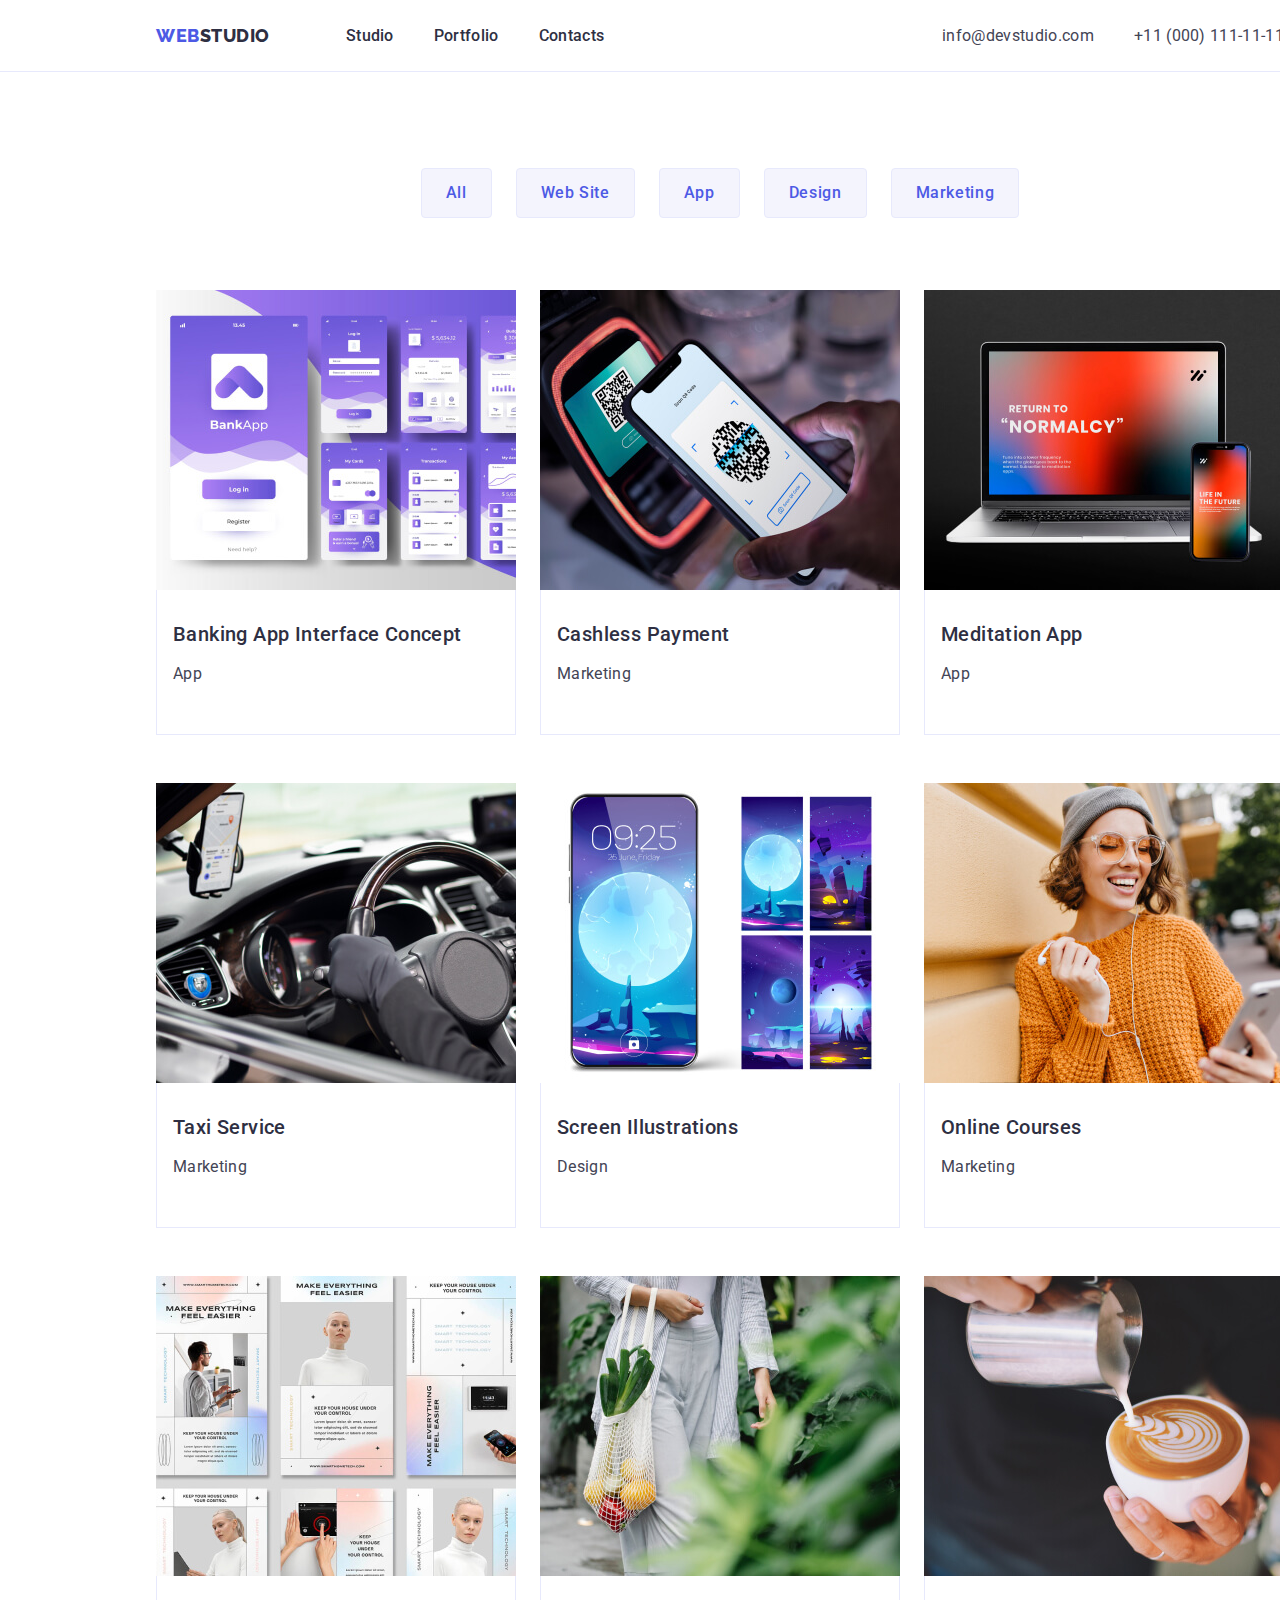
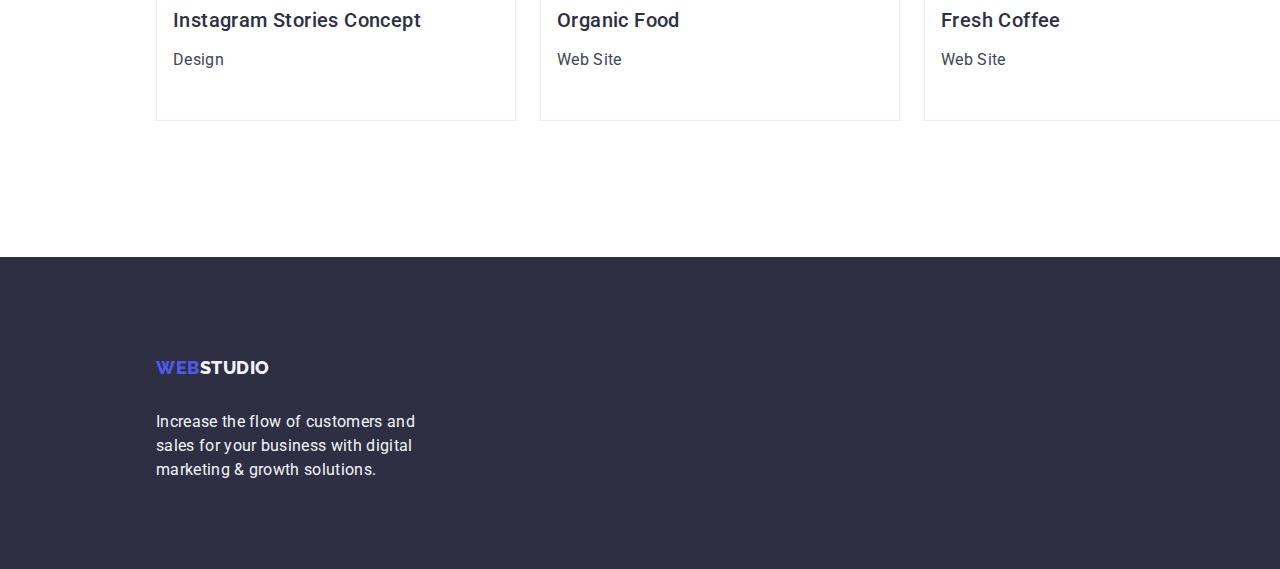
==== portfolio.html @ ff65472d "Initial commit" ====
<!DOCTYPE html>
<html lang="en">
  <head>
    <meta charset="UTF-8" />
    <meta http-equiv="X-UA-Compatible" content="IE=edge" />
    <meta
      name="viewport"
      content="width=device-width, initial-scale=1.0"
    />
    <title>WEBSTUDIO</title>
    <link
      rel="preconnect"
      href="https://fonts.googleapis.com"
    />
    <link
      rel="preconnect"
      href="https://fonts.gstatic.com"
      crossorigin
    />
    <link
      href="https://fonts.googleapis.com/css2?family=Montserrat:wght@400;700&family=Raleway:wght@800&family=Roboto:wght@400;500;700;900&display=swap"
      rel="stylesheet"
    />
    <link
      href="https://cdn.jsdelivr.net/npm/modern-normalize@2.0.0/modern-normalize.min.css"
      rel="stylesheet"
    />
    <link rel="stylesheet" href="./css/styles.css" />
  </head>
  <body>
    <!-- Header -->
    <header class="main-header">
      <div class="container page-header-container">
        <!-- Menu Nav -->
        <nav class="page-nav">
          <!-- Logo -->
          <a class="logo link" href="./index.html"
            >Web<span class="logo-color-studio-header"
              >Studio</span
            ></a
          >
          <ul class="list page-nav-list">
            <!-- Studio -->
            <li class="menu-item">
              <a class="menu-link link" href="./index.html"
                >Studio</a
              >
            </li>
            <!-- Portfolio -->
            <li class="menu-item">
              <a
                class="menu-link link"
                href="./portfolio.html"
                >Portfolio</a
              >
            </li>
            <!-- Contacts -->
            <li class="menu-item">
              <a class="menu-link link" href="">Contacts</a>
            </li>
          </ul>
        </nav>
        <address class="address">
          <!-- <div class="address-container"> -->
          <ul class="list page-address-list">
            <li class="menu-item">
              <!-- Mail -->
              <a
                class="contact link"
                href="mailto:info@devstudio.com"
                >info@devstudio.com</a
              >
            </li>
            <li class="menu-item">
              <!-- Phone -->
              <a
                class="contact link"
                href="tel:+110001111111"
                >+11 (000) 111-11-11</a
              >
            </li>
          </ul>
          <!-- </div> -->
        </address>
      </div>
    </header>

    <!-- Main -->
    <main class="portfolio-main">
      <section class="portfolio-section">
        <div class="container">
          <!-- Button Filter -->
          <!-- <div class="poftfolio-button-container"> -->
          <h1 class="visually-hidden">Portfolio Main</h1>
          <ul class="list portfolio-button-list">
            <li>
              <button
                type="button"
                class="portfolio-button"
              >
                All
              </button>
            </li>
            <li>
              <button
                type="button"
                class="portfolio-button"
              >
                Web Site
              </button>
            </li>
            <li>
              <button
                type="button"
                class="portfolio-button"
              >
                App
              </button>
            </li>
            <li>
              <button
                type="button"
                class="portfolio-button"
              >
                Design
              </button>
            </li>
            <li>
              <button
                type="button"
                class="portfolio-button"
              >
                Marketing
              </button>
            </li>
          </ul>
          <!-- </div> -->

          <!-- Portfolio Content -->
          <ul class="list portfolio-cards-list">
            <li class="portfolio-card-style">
              <a href="" class="link">
                <img
                  class="portfolio-card-img-style"
                  src="./images/portfolio/row_1/1-1.jpg"
                  alt="banking app"
                  width="360"
                  height="300"
                />
                <div class="portfolio-card-sign-style">
                  <h2 class="header-three">
                    Banking App Interface Concept
                  </h2>
                  <p class="section-row-text">App</p>
                </div>
              </a>
            </li>
            <li class="portfolio-card-style">
              <a href="" class="link">
                <img
                  class="portfolio-card-img-style"
                  src="./images/portfolio/row_1/1-2.jpg"
                  alt="cashless payment"
                  width="360"
                  height="300"
                />
                <div class="portfolio-card-sign-style">
                  <h2 class="header-three">
                    Cashless Payment
                  </h2>
                  <p class="section-row-text">Marketing</p>
                </div>
              </a>
            </li>
            <li class="portfolio-card-style">
              <a href="" class="link">
                <img
                  class="portfolio-card-img-style"
                  src="./images/portfolio/row_1/1-3.jpg"
                  alt="meditation app"
                  width="360"
                  height="300"
                />
                <div class="portfolio-card-sign-style">
                  <h2 class="header-three">
                    Meditation App
                  </h2>
                  <p class="section-row-text">App</p>
                </div>
              </a>
            </li>
            <li class="portfolio-card-style">
              <a href="" class="link">
                <img
                  class="portfolio-card-img-style"
                  src="./images/portfolio/row_2/2-1.jpg"
                  alt="taxi service"
                  width="360"
                  height="300"
                />
                <div class="portfolio-card-sign-style">
                  <h2 class="header-three">Taxi Service</h2>
                  <p class="section-row-text">Marketing</p>
                </div>
              </a>
            </li>
            <li class="portfolio-card-style">
              <a href="" class="link">
                <img
                  class="portfolio-card-img-style"
                  src="./images/portfolio/row_2/2-2.jpg"
                  alt="screen illustrations"
                  width="360"
                  height="300"
                />
                <div class="portfolio-card-sign-style">
                  <h2 class="header-three">
                    Screen Illustrations
                  </h2>
                  <p class="section-row-text">Design</p>
                </div>
              </a>
            </li>
            <li class="portfolio-card-style">
              <a href="" class="link">
                <img
                  class="portfolio-card-img-style"
                  src="./images/portfolio/row_2/2-3.jpg"
                  alt="online courses"
                  width="360"
                  height="300"
                />
                <div class="portfolio-card-sign-style">
                  <h2 class="header-three">
                    Online Courses
                  </h2>
                  <p class="section-row-text">Marketing</p>
                </div>
              </a>
            </li>
            <li class="portfolio-card-style">
              <a href="" class="link">
                <img
                  class="portfolio-card-img-style"
                  src="./images/portfolio/row_3/3-1.jpg"
                  alt="insta stories"
                  width="360"
                  height="300"
                />
                <div class="portfolio-card-sign-style">
                  <h2 class="header-three">
                    Instagram Stories Concept
                  </h2>
                  <p class="section-row-text">Design</p>
                </div>
              </a>
            </li>
            <li class="portfolio-card-style">
              <a href="" class="link">
                <img
                  class="portfolio-card-img-style"
                  src="./images/portfolio/row_3/3-2.jpg"
                  alt="organic food"
                  width="360"
                  height="300"
                />
                <div class="portfolio-card-sign-style">
                  <h2 class="header-three">Organic Food</h2>
                  <p class="section-row-text">Web Site</p>
                </div>
              </a>
            </li>
            <li class="portfolio-card-style">
              <a href="" class="link">
                <img
                  class="portfolio-card-img-style"
                  src="./images/portfolio/row_3/3-3.jpg"
                  alt="fresh coffee"
                  width="360"
                  height="300"
                />
                <div class="portfolio-card-sign-style">
                  <h2 class="header-three">Fresh Coffee</h2>
                  <p class="section-row-text">Web Site</p>
                </div>
              </a>
            </li>
          </ul>
        </div>
      </section>
    </main>

    <!-- Footer -->
    <footer class="footer">
      <div class="container">
        <!-- Logo -->
        <a class="logo link footer-logo" href="./index.html"
          >Web<span class="logo-color-studio-footer"
            >Studio</span
          >
        </a>
        <p class="text-footer">
          Increase the flow of customers and sales for your
          business with digital marketing & growth
          solutions.
        </p>
      </div>
    </footer>
  </body>
</html>
---- css/styles.css ----
/* Normalize */
img {
  display: block;
}

html {
  box-sizing: border-box;
}

*,
* ::after,
* ::before {
  box-sizing: inherit;
}

h1,
h2,
h3,
h4 {
  margin: 0;
  padding: 0;
}

ul,
ol {
  padding: 0;
}

img {
  display: block;
}

.list {
  list-style: none;
}

.link {
  text-decoration: none;
}

button {
  cursor: pointer;
  font-family: inherit;
}

/* Variables */
:root {
  --accent-color: #4d5ae5;
  --primary-color: #434455;
  --secondary-color: #2e2f42;
  --portfolio-menu-button-active-color: #404bbf;
  --portfolio-menu-button-passive-color: #f4f4fd;
  --portfolio-menu-button-border-color: #e7e9fc;
  --highlight-color: #ffffff;
  --primary-font: "Roboto", sans-serif;
  --secondary-font: "Raleway", sans-serif;
}

/* Components */

body {
  font-family: var(--primary-font);
  font-style: normal;
  font-weight: 400;
  letter-spacing: 0.02em;
  color: var(--primary-color);
  background-color: #ffffff;
  width: 1440px;
}

.section {
  padding-top: 120px;
  padding-bottom: 120px;
}

.container {
  width: 1158px;
  height: fit-content;
  margin-left: auto;
  margin-right: auto;
  padding-left: 15px;
  padding-right: 15px;
}

.visually-hidden {
  position: absolute;
  width: 1px;
  height: 1px;
  margin: -1px;
  border: 0;
  padding: 0;
  white-space: nowrap;
  clip-path: inset(100%);
  clip: rect(0 0 0 0);
  overflow: hidden;
}

.header-two {
  font-weight: 700;
  font-size: 36px;
  line-height: 1.11;
  text-transform: capitalize;
  color: var(--secondary-color);
  letter-spacing: 0.02em;
  text-align: center;
  letter-spacing: 0.02em;
  margin-bottom: 72px;
}

.header-three {
  font-weight: 500;
  font-size: 20px;
  line-height: 1.2;
  color: var(--secondary-color);
  letter-spacing: 0.02em;
  margin-bottom: 8px;
}

.section-row-text {
  font-size: 16px;
  line-height: 1.5;
  color: var(--primary-color);
}

/* ==========PAGE STYLES============ */

/* Header */
.main-header {
  display: flex;
  align-items: center;
  width: 1440px;
  height: 72px;
  background-color: #ffffff;
  border-bottom-width: 1px;
  border-bottom-style: solid;
  border-bottom-color: #e7e9fc;
}

.logo {
  font-family: var(--secondary-font);
  font-weight: 800;
  font-size: 18px;
  line-height: 1.17;
  letter-spacing: 0.03em;
  text-transform: uppercase;
  text-decoration: none;
  color: var(--accent-color);
  margin-right: 76px;
}

.page-header-container {
  display: flex;
  align-items: center;
  justify-content: space-between;
}

.page-nav {
  display: flex;
  align-items: center;
}

.page-address-list {
  display: flex;
  align-items: center;
  gap: 40px;
}

.page-nav-list {
  display: flex;
  align-items: center;
  padding-left: 0;
  gap: 40px;
}

.link:hover,
.link:focus {
  color: var(--portfolio-menu-button-active-color);
}

.logo-color-studio-header {
  color: var(--secondary-color);
}

.menu-link {
  font-weight: 500;
  font-size: 16px;
  line-height: 1.5;
  color: var(--secondary-color);
  padding-top: 24px;
  padding-bottom: 24px;
}

.address {
  font-style: normal;
}

.contact {
  font-size: 16px;
  line-height: 1.5;
  color: var(--primary-color);
}

.contact:hover,
.contact:focus {
  color: var(--portfolio-menu-button-active-color);
}

/* Section  Hero */

.hero-section {
  padding-top: 188px;
  padding-bottom: 188px;
  height: 600px;
  background-color: var(--secondary-color);
}

.hero-wrapper {
  display: block;
  width: 1440px;

  padding-left: 472px;
  padding-right: 472px;
}

.hero-title {
  font-weight: 700;
  font-size: 56px;
  line-height: 1.07;
  color: var(--highlight-color);
  letter-spacing: 0.02em;
  text-align: center;
  margin: 0;
  max-width: 496px;
}

.modal-button {
  background: var(--accent-color);
  font-weight: 500;
  font-size: 16px;
  line-height: 1.5;
  letter-spacing: 0.04em;
  color: var(--highlight-color);
  box-shadow: 0px 4px 4px 0px rgba(0, 0, 0, 0.15);
  border-radius: 4px;
  padding-left: 32px;
  padding-top: 16px;
  padding-right: 32px;
  padding-bottom: 16px;
  margin-top: 48px;
}

/* .hero-button {
  width: fit-content;

} */

.button {
  font-family: "Roboto", sans-serif;
  display: block;
  min-width: 169px;
  height: 56px;
  border: none;
  cursor: pointer;
  margin-left: auto;
  margin-right: auto;
}

.modal-button:hover,
.modal-button:focus {
  /* cursor: pointer; */
  background-color: var(
    --portfolio-menu-button-active-color
  );
}

/* Section 1 FEATURES */

.text-sec-features {
  font-size: 16px;
  line-height: 1.5;
  color: var(--primary-color);
  margin-top: 8px;
  margin-bottom: 0;
}

.features-list {
  display: flex;
  align-items: center;
  justify-content: space-between;
  margin-top: 0;
  margin-bottom: 0;
  gap: 24px;
}

.feature-item {
  display: flex;
  flex-direction: column;
  max-width: 264px;
  height: fit-content;
  /* flex-basis: calc((100% - 3 * 24px) / 4); */
}

/* Section 2 PRODUCTS*/
.product-section {
  padding-top: 0;
}

.products-list {
  display: flex;
  flex-wrap: wrap;
  gap: 24px;
}

.products-item {
  display: block;
}

.products-container {
  margin-top: 120px;
}

/* Section 3 TEAM*/
.team-section {
  background-color: #f4f4fd;
}

.team-list {
  display: flex;
  flex-wrap: wrap;
  flex-direction: row;
  gap: 24px;
}

.team-text {
  font-size: 16px;
  line-height: 1.5;
  color: var(--primary-color);
  text-align: center;
}

.team-card-image {
  overflow: hidden;
  max-width: 264px;
}

.team-card-name {
  text-align: center;
}

.team-card-sign {
  padding-top: 32px;
  padding-bottom: 32px;
  padding-left: 16px;
  padding-right: 16px;
}

.team-card {
  background-color: #ffffff;
  border-radius: 0px 0px 4px 4px;
  box-shadow: 0px 2px 1px 0px rgba(46, 47, 66, 0.08),
    0px 1px 1px 0px rgba(46, 47, 66, 0.16),
    0px 1px 6px 0px rgba(46, 47, 66, 0.08);
  text-align: center;
  flex-basis: calc((100% - 3 * 24px) / 4);
}

/* Footer */

.footer {
  background: var(--secondary-color);
  width: 1440px;
  height: 312px;
  padding-top: 100px;
  padding-bottom: 100px;
}

.footer-container {
  display: flex;
  width: 264px;
  height: fit-content;
  flex-direction: column;
}

.logo-color-studio-footer {
  color: var(--portfolio-menu-button-passive-color);
}

.text-footer {
  font-size: 16px;
  line-height: 1.5;
  color: var(--portfolio-menu-button-passive-color);
  max-width: 264px;
}

.footer-logo {
  display: inline-block;
  margin-bottom: 16px;
}

.footer-logo-text {
  width: 264px;
  height: fit-content;
  display: flex;
  flex-direction: column;
  margin-left: 156px;
}

/* Portfolio Styles */

/* Portfolio Section 1 */
.portfolio-button {
  font-family: var(--primary-font);
  list-style: none;
  font-weight: 500;
  font-size: 16px;
  line-height: 1.5;
  letter-spacing: 0.04em;
  color: #4d5ae5;
  background-color: var(
    --portfolio-menu-button-passive-color
  );
  border-radius: 4px;
  border: 1px solid
    var(--portfolio-menu-button-border-color);

  padding-left: 24px;
  padding-top: 12px;
  padding-right: 24px;
  padding-bottom: 12px;
}

.portfolio-button:hover,
.portfolio-button:focus {
  background-color: var(
    --portfolio-menu-button-active-color
  );
  cursor: pointer;
  color: var(--highlight-color);

  border-radius: 4px;
  background: var(--portfolio-menu-button-active-color);
  box-shadow: 0px 2px 2px 0px rgba(0, 0, 0, 0.12),
    0px 2px 1px 0px rgba(0, 0, 0, 0.08),
    0px 3px 1px 0px rgba(0, 0, 0, 0.1);
  border: 1px solid transparent;
}

.portfolio-button-list {
  display: flex;
  flex-direction: row;
  justify-content: center;
  gap: 24px;
  margin-bottom: 72px;
  margin-top: 0;
}

/* .poftfolio-button-container {
  padding-top: 96px;
  padding-bottom: 72px;
} */

.portfolio-section {
  width: 1440px;
  padding-top: 96px;
  padding-bottom: 120px;
}

.portfolio-cards-list {
  display: flex;
  flex-wrap: wrap;
  flex-basis: calc((100% - - 2 * 24px) / 3);
  column-gap: 24px;
  row-gap: 48px;
}

.portfolio-card-img-style {
  display: block;
  overflow: hidden;
}

.portfolio-card-style {
  max-width: 360px;
  background: var(--white, #fff);
}

.portfolio-card-sign-style {
  padding-top: 32px;
  padding-bottom: 32px;
  padding-left: 16px;
  padding-right: 16px;
  border: 1px solid
    var(--portfolio-menu-button-border-color);
  /* border: 1px solid #e7e9fc; */
  border-top: none;
}
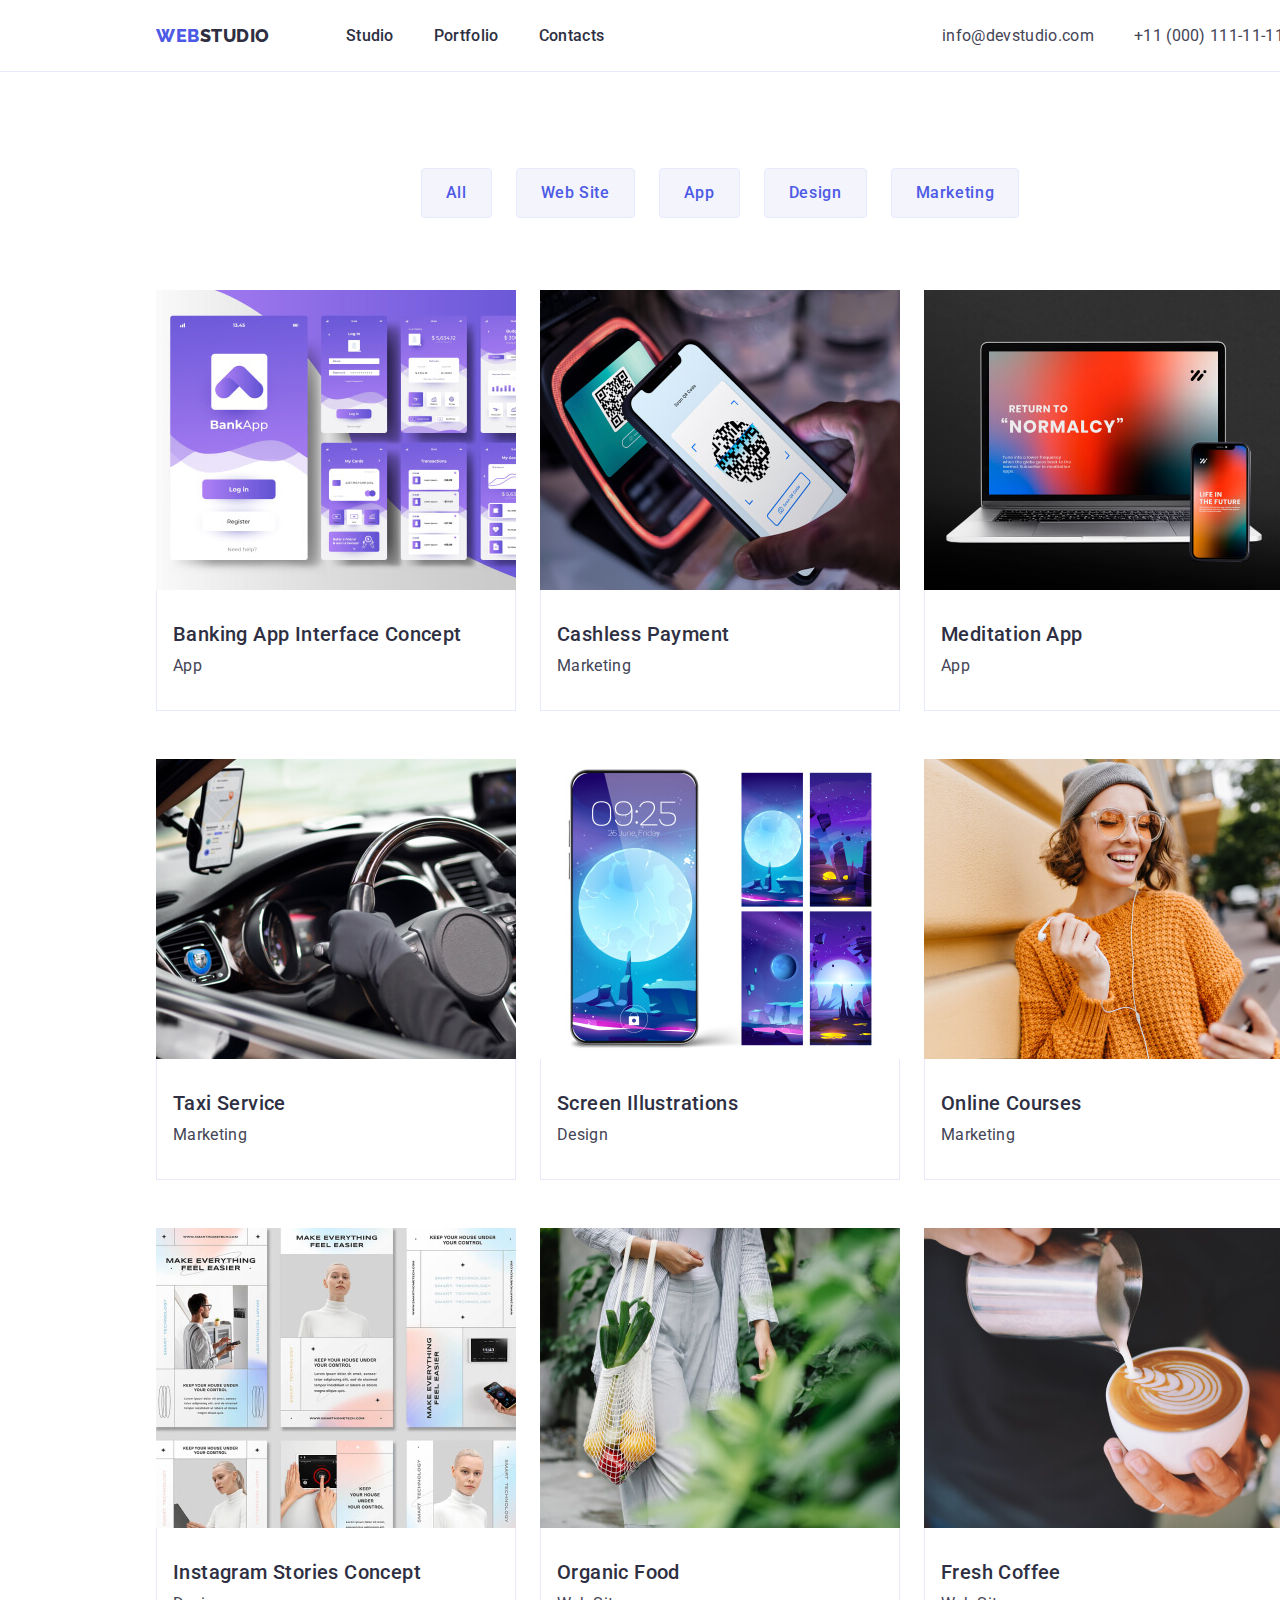
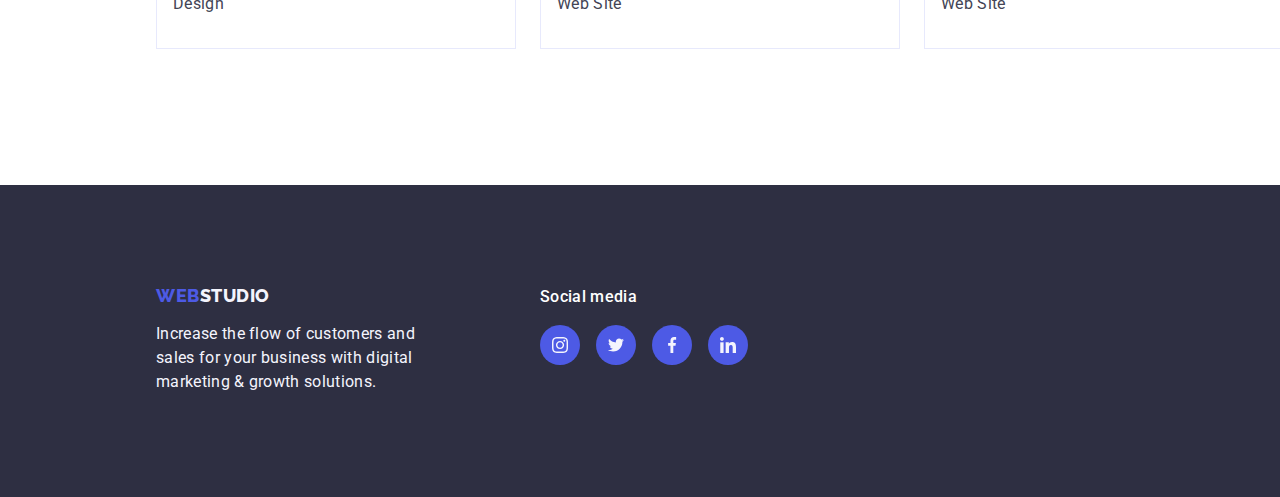
==== commit 2f7fea86: "fin v1.0" ====
--- a/portfolio.html
+++ b/portfolio.html
@@ -293,17 +293,73 @@
     <!-- Footer -->
     <footer class="footer">
       <div class="container">
-        <!-- Logo -->
-        <a class="logo link footer-logo" href="./index.html"
-          >Web<span class="logo-color-studio-footer"
-            >Studio</span
-          >
-        </a>
-        <p class="text-footer">
-          Increase the flow of customers and sales for your
-          business with digital marketing & growth
-          solutions.
-        </p>
+        <div class="footer-content-placer">
+          <div class="footer-logo-slogan-box">
+            <a
+              class="logo link footer-logo"
+              href="./index.html"
+              >Web<span class="logo-color-studio-footer"
+                >Studio</span
+              >
+            </a>
+            <p class="text-footer">
+              Increase the flow of customers and sales for
+              your business with digital marketing & growth
+              solutions.
+            </p>
+          </div>
+          <div class="footer-socials-container">
+            <h3 class="footer-header-socials">
+              Social media
+            </h3>
+            <div class="footer-socials-icons-box">
+              <a class="footer-social-link" href="#">
+                <svg
+                  class="footer-social-icon"
+                  width="40"
+                  height="40"
+                >
+                  <use
+                    href="./images/svg/symbol-defs.svg#icon-instagram"
+                  ></use>
+                </svg>
+              </a>
+              <a class="footer-social-link" href="#">
+                <svg
+                  class="footer-social-icon"
+                  width="40"
+                  height="40"
+                >
+                  <use
+                    href="./images/svg/symbol-defs.svg#icon-twitter"
+                  ></use>
+                </svg>
+              </a>
+              <a class="footer-social-link" href="#">
+                <svg
+                  class="footer-social-icon"
+                  width="40"
+                  height="40"
+                >
+                  <use
+                    href="./images/svg/symbol-defs.svg#icon-facebook"
+                  ></use>
+                </svg>
+              </a>
+              <a class="footer-social-link" href="#">
+                <svg
+                  class="footer-social-icon"
+                  width="40"
+                  height="40"
+                >
+                  <use
+                    href="./images/svg/symbol-defs.svg#icon-linkedin"
+                  ></use>
+                </svg>
+              </a>
+            </div>
+          </div>
+        </div>
       </div>
     </footer>
   </body>
--- a/css/styles.css
+++ b/css/styles.css
@@ -16,7 +16,8 @@
 h1,
 h2,
 h3,
-h4 {
+h4,
+p {
   margin: 0;
   padding: 0;
 }
@@ -52,6 +53,7 @@
   --portfolio-menu-button-passive-color: #f4f4fd;
   --portfolio-menu-button-border-color: #e7e9fc;
   --highlight-color: #ffffff;
+  --bg-customer-box: #8e8f99;
   --primary-font: "Roboto", sans-serif;
   --secondary-font: "Raleway", sans-serif;
 }
@@ -211,7 +213,15 @@
   padding-top: 188px;
   padding-bottom: 188px;
   height: 600px;
+  background-image: linear-gradient(
+      rgba(66, 46, 46, 0.7),
+      rgba(46, 47, 66, 0.7)
+    ),
+    url("../images/hero/people-office.jpg");
   background-color: var(--secondary-color);
+  background-size: 1440px;
+  background-size: cover;
+  /* background: var(rgba(46, 47, 66, 0.7)); */
 }
 
 .hero-wrapper {
@@ -231,6 +241,7 @@
   text-align: center;
   margin: 0;
   max-width: 496px;
+  margin: 0 auto 48px;
 }
 
 .modal-button {
@@ -249,11 +260,6 @@
   margin-top: 48px;
 }
 
-/* .hero-button {
-  width: fit-content;
-
-} */
-
 .button {
   font-family: "Roboto", sans-serif;
   display: block;
@@ -279,7 +285,6 @@
   font-size: 16px;
   line-height: 1.5;
   color: var(--primary-color);
-  margin-top: 8px;
   margin-bottom: 0;
 }
 
@@ -300,6 +305,22 @@
   /* flex-basis: calc((100% - 3 * 24px) / 4); */
 }
 
+.feature-item-box {
+  display: flex;
+  justify-content: center;
+  align-items: center;
+  width: 264px;
+  height: 112px;
+  background-color: var(
+    --portfolio-menu-button-passive-color
+  );
+  padding-left: 100px;
+  padding-right: 100px;
+  padding-top: 24px;
+  padding-bottom: 24px;
+  margin-bottom: 8px;
+}
+
 /* Section 2 PRODUCTS*/
 .product-section {
   padding-top: 0;
@@ -336,6 +357,7 @@
   line-height: 1.5;
   color: var(--primary-color);
   text-align: center;
+  margin-bottom: 8px;
 }
 
 .team-card-image {
@@ -362,6 +384,68 @@
     0px 1px 6px 0px rgba(46, 47, 66, 0.08);
   text-align: center;
   flex-basis: calc((100% - 3 * 24px) / 4);
+  /* overflow: hidden; */
+}
+
+.team-card-socials {
+  display: flex;
+  gap: 24px;
+  justify-content: center;
+  align-items: center;
+}
+
+.team-social-icon-link {
+}
+
+.team-social-icon {
+  fill: var(--accent-color);
+}
+
+.team-social-icon-link .team-social-icon:hover,
+.team-social-icon-link .team-social-icon:focus {
+  fill: var(--portfolio-menu-button-active-color);
+}
+
+/* Customers */
+
+.customers-section {
+  background-color: var(--highlight-color);
+}
+
+.customers-items {
+  display: flex;
+  max-width: 1128px;
+  gap: 24px;
+  justify-content: center;
+  align-items: center;
+  /* margin-left: auto;
+  margin-right: auto; */
+}
+
+.customers-logo-box {
+  display: block;
+  height: 88px;
+  width: 168px;
+  padding-left: 32px;
+  padding-right: 32px;
+  padding-bottom: 16px;
+  padding-top: 16px;
+  border-radius: 4px;
+  border: 1px solid var(--bg-customer-box);
+}
+
+.customer-logo-icon {
+  fill: var(--bg-customer-box);
+}
+
+.customer-logo-link:hover .customers-logo-box,
+.customer-logo-link:focus .customers-logo-box {
+  border-color: var(--portfolio-menu-button-active-color);
+}
+
+.customer-logo-link:hover .customer-logo-icon,
+.customer-logo-link:focus .customer-logo-icon {
+  fill: var(--portfolio-menu-button-active-color);
 }
 
 /* Footer */
@@ -403,6 +487,48 @@
   display: flex;
   flex-direction: column;
   margin-left: 156px;
+}
+
+.footer-header-socials {
+  color: var(--highlight-color, #fff);
+  font-size: 16px;
+  font-family: var(--primary-font);
+  font-weight: 500;
+  line-height: 24px;
+  letter-spacing: 1.5;
+}
+
+.footer-socials-container {
+  display: inline-block;
+}
+
+.footer-socials-icons-box {
+  display: flex;
+  gap: 16px;
+  justify-content: center;
+  align-items: center;
+  margin-top: 16px;
+}
+
+.footer-content-placer {
+  width: 1440px;
+  display: flex;
+  gap: 120px;
+  justify-content: flex-start;
+  align-items: top;
+}
+
+.footer-logo-slogan-box {
+  display: block;
+}
+
+.footer-social-icon {
+  fill: var(--accent-color);
+}
+
+.footer-social-link .footer-social-icon:hover,
+.footer-social-link .footer-social-icon:focus {
+  fill: #31d0aa;
 }
 
 /* Portfolio Styles */
@@ -454,11 +580,6 @@
   margin-top: 0;
 }
 
-/* .poftfolio-button-container {
-  padding-top: 96px;
-  padding-bottom: 72px;
-} */
-
 .portfolio-section {
   width: 1440px;
   padding-top: 96px;
@@ -481,6 +602,13 @@
 .portfolio-card-style {
   max-width: 360px;
   background: var(--white, #fff);
+}
+
+.portfolio-card-style:hover,
+.portfolio-card-style:focus {
+  box-shadow: 0px 2px 1px 0px rgba(46, 47, 66, 0.08),
+    0px 1px 1px 0px rgba(46, 47, 66, 0.16),
+    0px 1px 6px 0px rgba(46, 47, 66, 0.08);
 }
 
 .portfolio-card-sign-style {
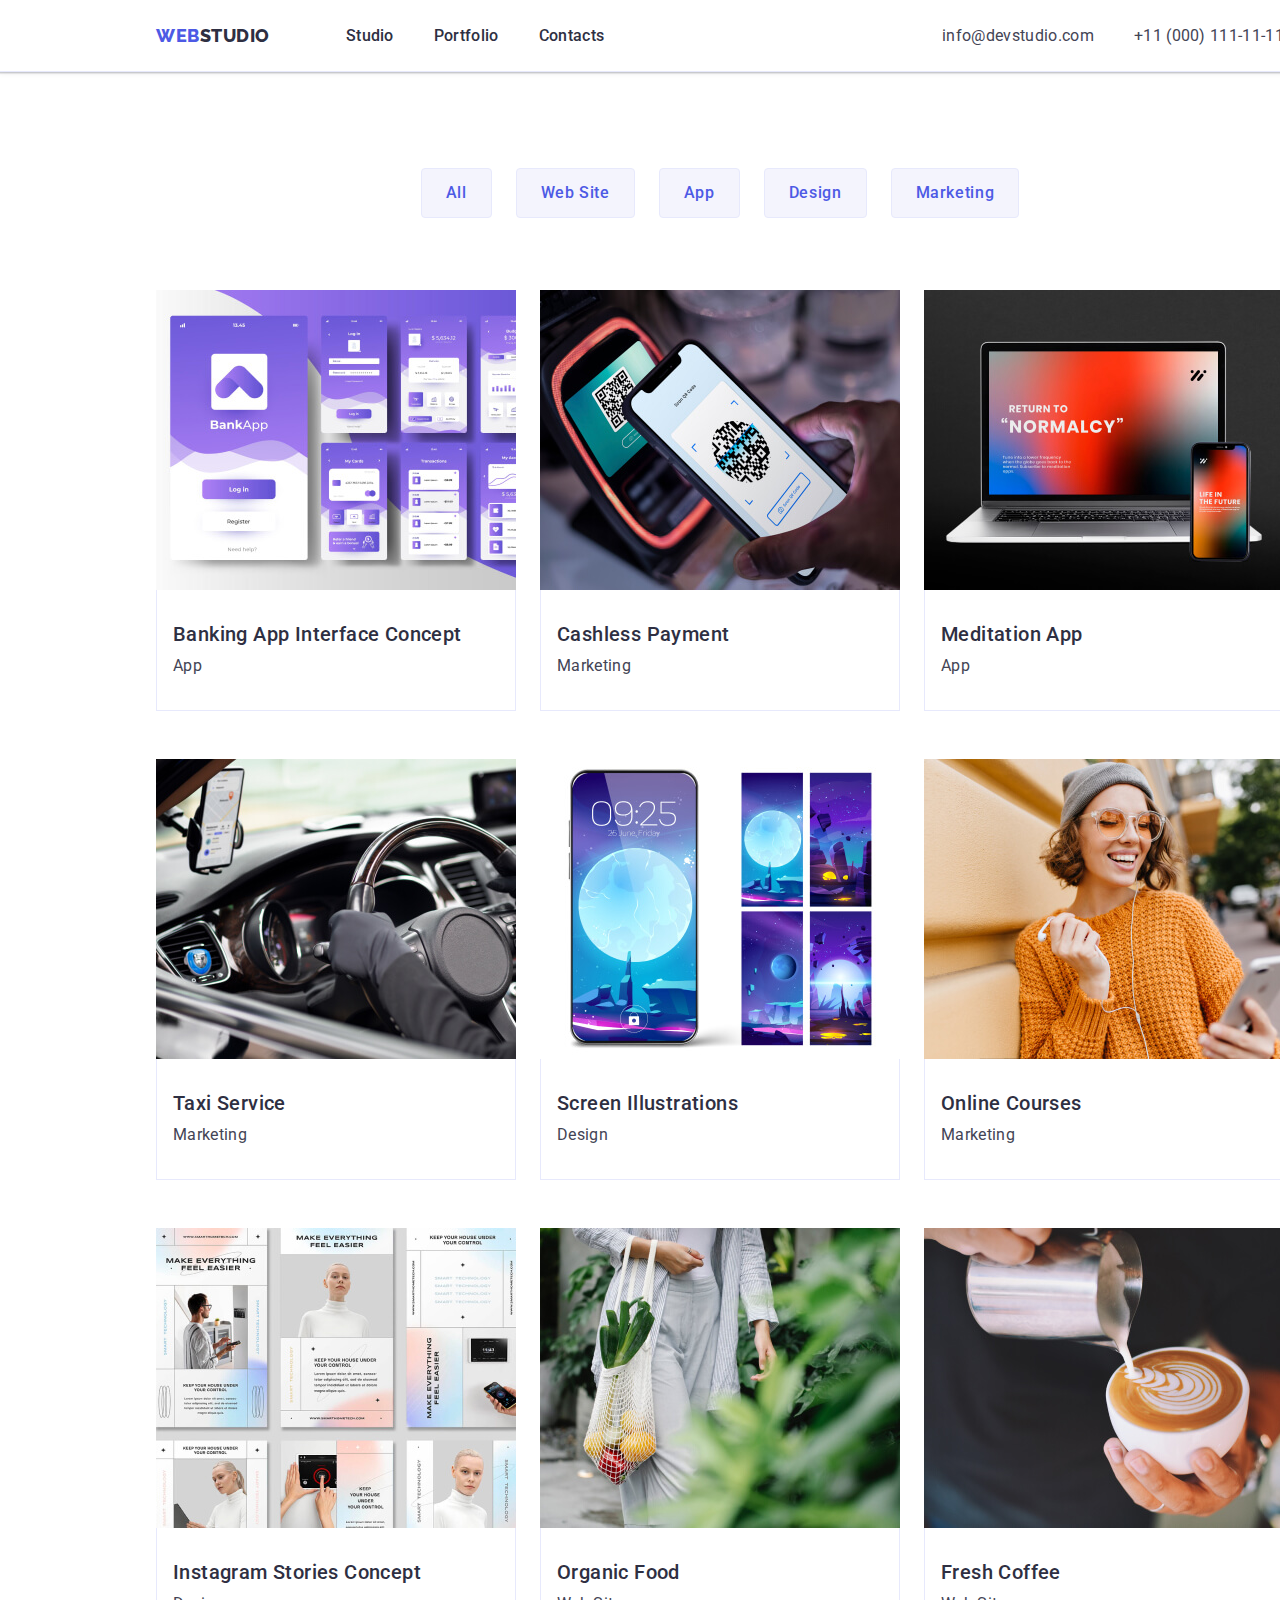
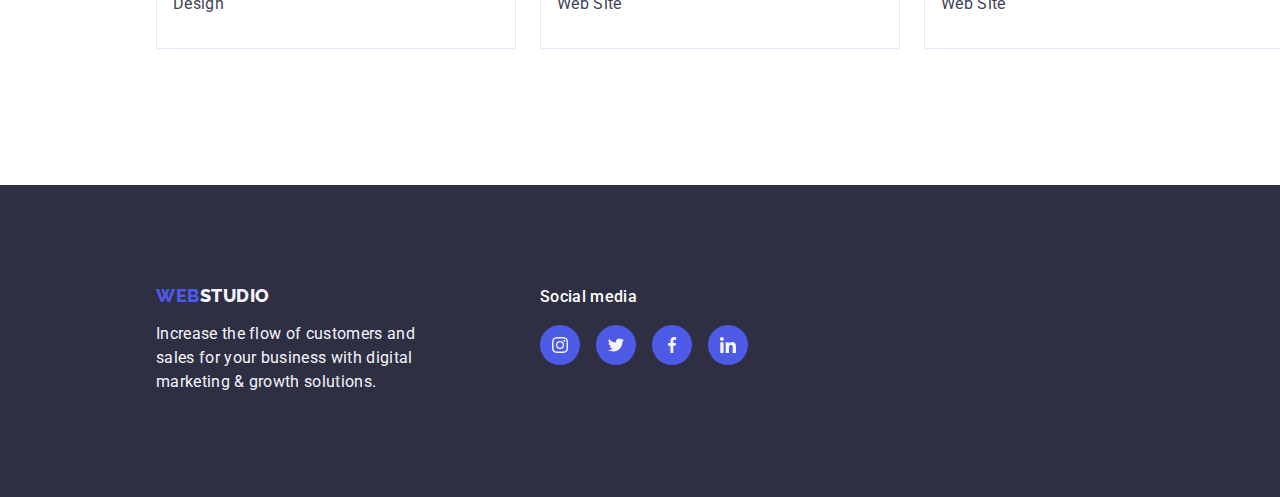
==== commit 35d6d07d: "fin v1.1" ====
--- a/portfolio.html
+++ b/portfolio.html
@@ -139,7 +139,7 @@
           <!-- Portfolio Content -->
           <ul class="list portfolio-cards-list">
             <li class="portfolio-card-style">
-              <a href="" class="link">
+              <a href="" class="link portfolio-card-link">
                 <img
                   class="portfolio-card-img-style"
                   src="./images/portfolio/row_1/1-1.jpg"
@@ -309,55 +309,63 @@
             </p>
           </div>
           <div class="footer-socials-container">
-            <h3 class="footer-header-socials">
+            <p class="footer-header-socials">
               Social media
-            </h3>
-            <div class="footer-socials-icons-box">
-              <a class="footer-social-link" href="#">
-                <svg
-                  class="footer-social-icon"
-                  width="40"
-                  height="40"
-                >
-                  <use
-                    href="./images/svg/symbol-defs.svg#icon-instagram"
-                  ></use>
-                </svg>
-              </a>
-              <a class="footer-social-link" href="#">
-                <svg
-                  class="footer-social-icon"
-                  width="40"
-                  height="40"
-                >
-                  <use
-                    href="./images/svg/symbol-defs.svg#icon-twitter"
-                  ></use>
-                </svg>
-              </a>
-              <a class="footer-social-link" href="#">
-                <svg
-                  class="footer-social-icon"
-                  width="40"
-                  height="40"
-                >
-                  <use
-                    href="./images/svg/symbol-defs.svg#icon-facebook"
-                  ></use>
-                </svg>
-              </a>
-              <a class="footer-social-link" href="#">
-                <svg
-                  class="footer-social-icon"
-                  width="40"
-                  height="40"
-                >
-                  <use
-                    href="./images/svg/symbol-defs.svg#icon-linkedin"
-                  ></use>
-                </svg>
-              </a>
-            </div>
+            </p>
+            <ul class="footer-socials-icons-list list">
+              <li>
+                <a class="footer-social-link" href="#">
+                  <svg
+                    class="footer-social-icon"
+                    width="40"
+                    height="40"
+                  >
+                    <use
+                      href="./images/icons.svg#icon-instagram"
+                    ></use>
+                  </svg>
+                </a>
+              </li>
+              <li>
+                <a class="footer-social-link" href="#">
+                  <svg
+                    class="footer-social-icon"
+                    width="40"
+                    height="40"
+                  >
+                    <use
+                      href="./images/icons.svg#icon-twitter"
+                    ></use>
+                  </svg>
+                </a>
+              </li>
+              <li>
+                <a class="footer-social-link" href="#">
+                  <svg
+                    class="footer-social-icon"
+                    width="40"
+                    height="40"
+                  >
+                    <use
+                      href="./images/icons.svg#icon-facebook"
+                    ></use>
+                  </svg>
+                </a>
+              </li>
+              <li>
+                <a class="footer-social-link" href="#">
+                  <svg
+                    class="footer-social-icon"
+                    width="40"
+                    height="40"
+                  >
+                    <use
+                      href="./images/icons.svg#icon-linkedin"
+                    ></use>
+                  </svg>
+                </a>
+              </li>
+            </ul>
           </div>
         </div>
       </div>
--- a/css/styles.css
+++ b/css/styles.css
@@ -136,6 +136,9 @@
   border-bottom-width: 1px;
   border-bottom-style: solid;
   border-bottom-color: #e7e9fc;
+  box-shadow: 0px 2px 1px rgba(46, 47, 66, 0.08),
+    0px 1px 1px rgba(46, 47, 66, 0.16),
+    0px 1px 6px rgba(46, 47, 66, 0.08);
 }
 
 .logo {
@@ -210,18 +213,19 @@
 /* Section  Hero */
 
 .hero-section {
+  max-width: 1440px;
   padding-top: 188px;
   padding-bottom: 188px;
   height: 600px;
   background-image: linear-gradient(
-      rgba(66, 46, 46, 0.7),
+      rgba(46, 47, 66, 0.7),
       rgba(46, 47, 66, 0.7)
     ),
     url("../images/hero/people-office.jpg");
   background-color: var(--secondary-color);
-  background-size: 1440px;
   background-size: cover;
-  /* background: var(rgba(46, 47, 66, 0.7)); */
+  background-repeat: no-repeat;
+  background-position: center;
 }
 
 .hero-wrapper {
@@ -319,6 +323,7 @@
   padding-top: 24px;
   padding-bottom: 24px;
   margin-bottom: 8px;
+  border-radius: 4px;
 }
 
 /* Section 2 PRODUCTS*/
@@ -394,8 +399,8 @@
   align-items: center;
 }
 
-.team-social-icon-link {
-}
+/* .team-social-icon-link {
+} */
 
 .team-social-icon {
   fill: var(--accent-color);
@@ -494,15 +499,16 @@
   font-size: 16px;
   font-family: var(--primary-font);
   font-weight: 500;
-  line-height: 24px;
-  letter-spacing: 1.5;
+  line-height: 1.5;
+  letter-spacing: 0.02em;
+  margin-bottom: 16px;
 }
 
 .footer-socials-container {
   display: inline-block;
 }
 
-.footer-socials-icons-box {
+.footer-socials-icons-list {
   display: flex;
   gap: 16px;
   justify-content: center;
@@ -515,7 +521,7 @@
   display: flex;
   gap: 120px;
   justify-content: flex-start;
-  align-items: top;
+  align-items: baseline;
 }
 
 .footer-logo-slogan-box {
@@ -586,6 +592,10 @@
   padding-bottom: 120px;
 }
 
+.portfolio-card-link {
+  display: block;
+}
+
 .portfolio-cards-list {
   display: flex;
   flex-wrap: wrap;
@@ -606,9 +616,9 @@
 
 .portfolio-card-style:hover,
 .portfolio-card-style:focus {
-  box-shadow: 0px 2px 1px 0px rgba(46, 47, 66, 0.08),
-    0px 1px 1px 0px rgba(46, 47, 66, 0.16),
-    0px 1px 6px 0px rgba(46, 47, 66, 0.08);
+  box-shadow: 0px 1px 6px rgba(46, 47, 66, 0.08),
+    0px 1px 1px rgba(46, 47, 66, 0.16),
+    0px 2px 1px rgba(46, 47, 66, 0.08);
 }
 
 .portfolio-card-sign-style {
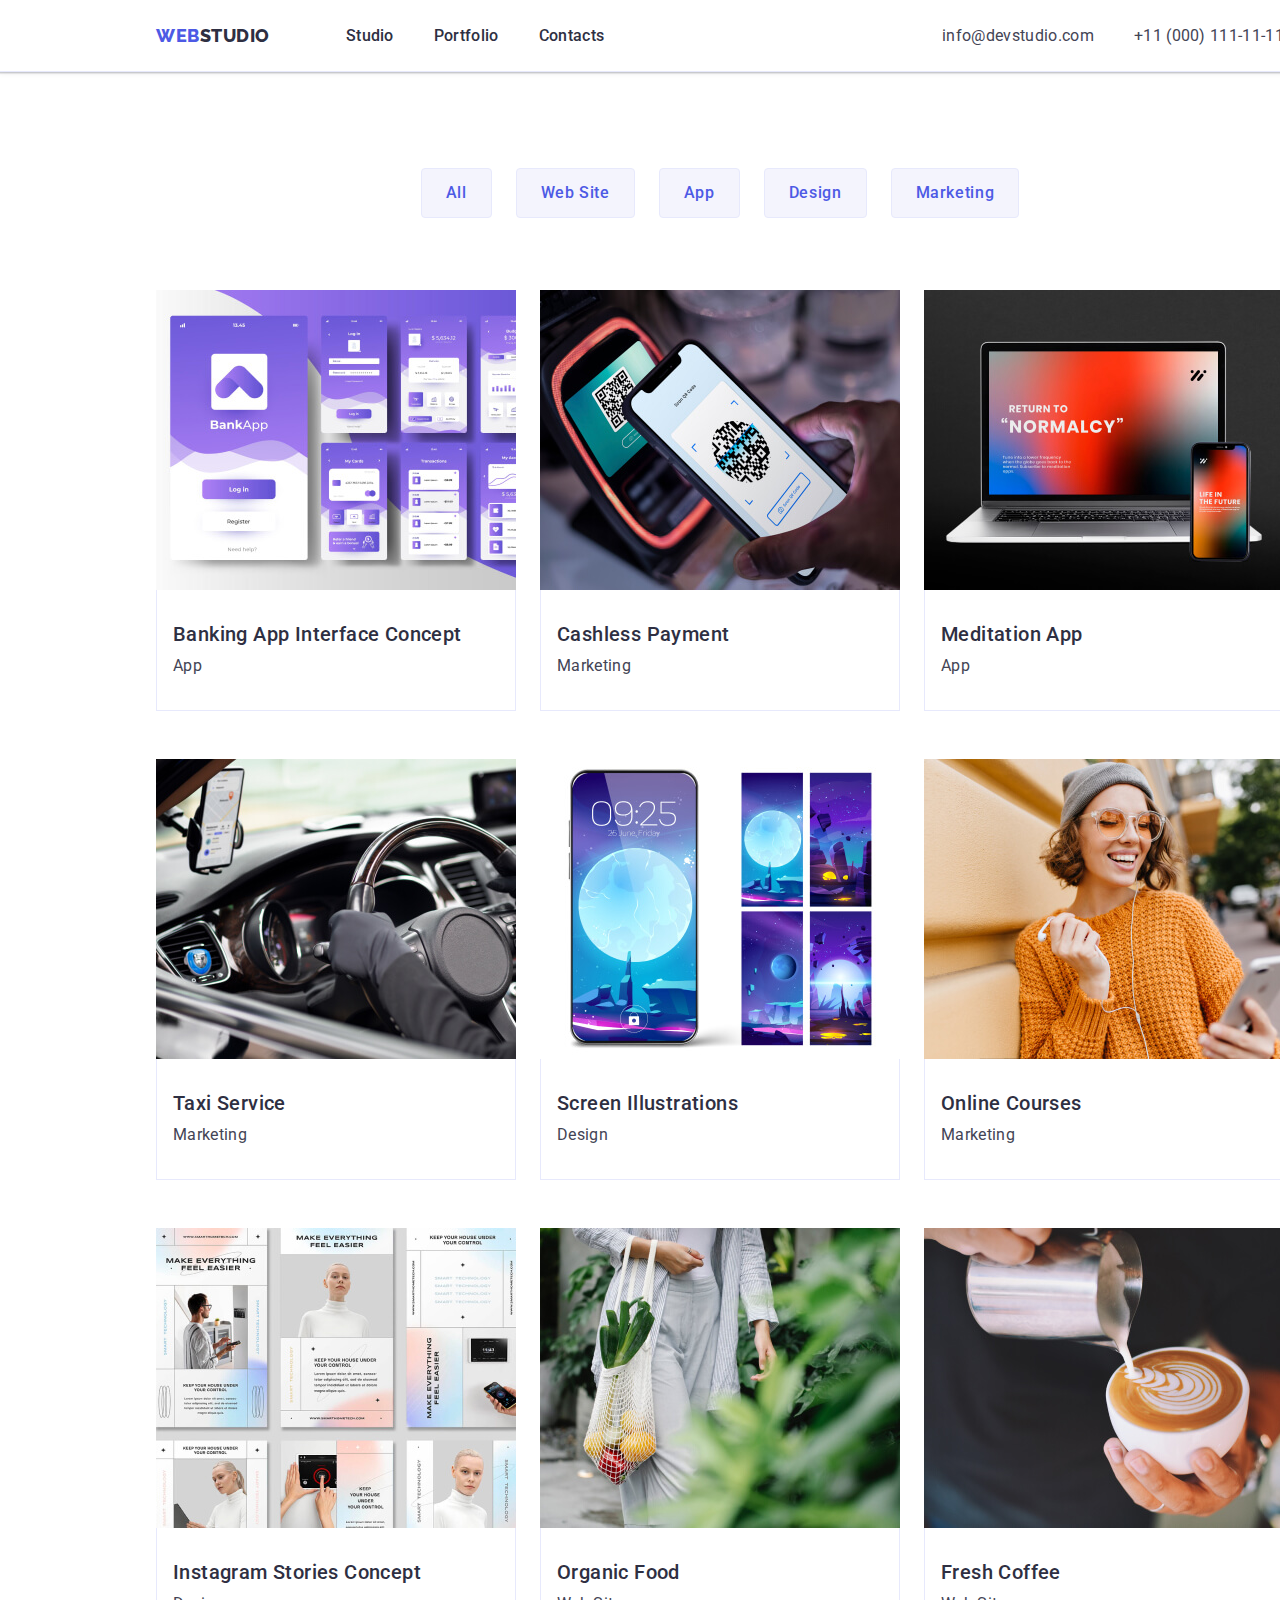
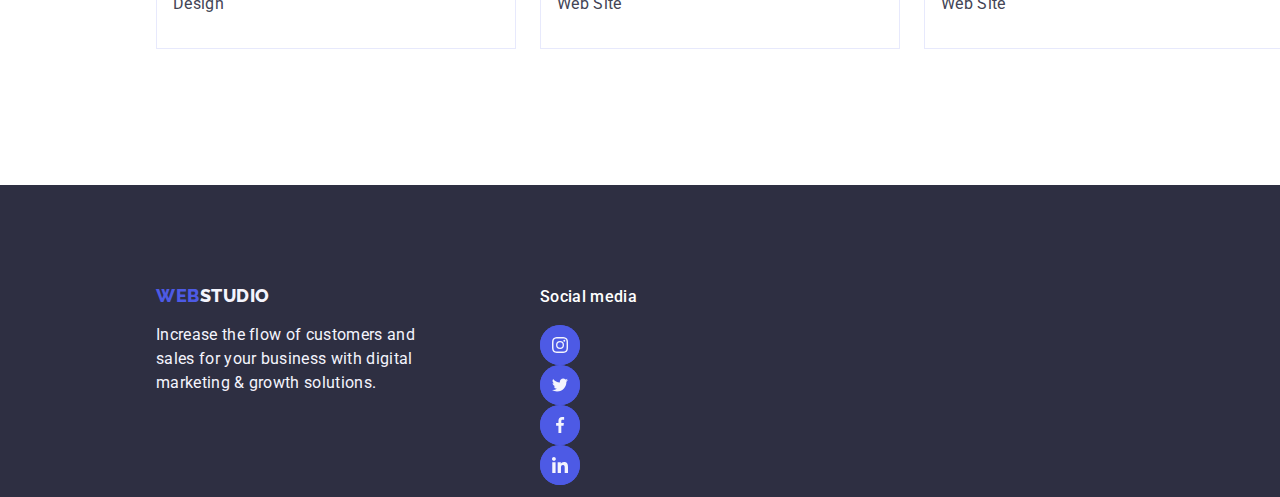
==== commit c5562dbe: "fiv.v1.4" ====
--- a/portfolio.html
+++ b/portfolio.html
@@ -156,7 +156,7 @@
               </a>
             </li>
             <li class="portfolio-card-style">
-              <a href="" class="link">
+              <a href="" class="link portfolio-card-link">
                 <img
                   class="portfolio-card-img-style"
                   src="./images/portfolio/row_1/1-2.jpg"
@@ -173,7 +173,7 @@
               </a>
             </li>
             <li class="portfolio-card-style">
-              <a href="" class="link">
+              <a href="" class="link portfolio-card-link">
                 <img
                   class="portfolio-card-img-style"
                   src="./images/portfolio/row_1/1-3.jpg"
@@ -190,7 +190,7 @@
               </a>
             </li>
             <li class="portfolio-card-style">
-              <a href="" class="link">
+              <a href="" class="link portfolio-card-link">
                 <img
                   class="portfolio-card-img-style"
                   src="./images/portfolio/row_2/2-1.jpg"
@@ -205,7 +205,7 @@
               </a>
             </li>
             <li class="portfolio-card-style">
-              <a href="" class="link">
+              <a href="" class="link portfolio-card-link">
                 <img
                   class="portfolio-card-img-style"
                   src="./images/portfolio/row_2/2-2.jpg"
@@ -222,7 +222,7 @@
               </a>
             </li>
             <li class="portfolio-card-style">
-              <a href="" class="link">
+              <a href="" class="link portfolio-card-link">
                 <img
                   class="portfolio-card-img-style"
                   src="./images/portfolio/row_2/2-3.jpg"
@@ -239,7 +239,7 @@
               </a>
             </li>
             <li class="portfolio-card-style">
-              <a href="" class="link">
+              <a href="" class="link portfolio-card-link">
                 <img
                   class="portfolio-card-img-style"
                   src="./images/portfolio/row_3/3-1.jpg"
@@ -256,7 +256,7 @@
               </a>
             </li>
             <li class="portfolio-card-style">
-              <a href="" class="link">
+              <a href="" class="link portfolio-card-link">
                 <img
                   class="portfolio-card-img-style"
                   src="./images/portfolio/row_3/3-2.jpg"
@@ -271,7 +271,7 @@
               </a>
             </li>
             <li class="portfolio-card-style">
-              <a href="" class="link">
+              <a href="" class="link portfolio-card-link">
                 <img
                   class="portfolio-card-img-style"
                   src="./images/portfolio/row_3/3-3.jpg"
--- a/css/styles.css
+++ b/css/styles.css
@@ -406,8 +406,21 @@
   fill: var(--accent-color);
 }
 
+.team-social-icon-link {
+  width: 100%;
+  height: 100%;
+  background-color: var(--accent-color);
+  border-radius: 50%;
+  display: flex;
+  align-items: center;
+  justify-content: center;
+}
+
 .team-social-icon-link .team-social-icon:hover,
-.team-social-icon-link .team-social-icon:focus {
+.team-social-icon-link
+  .team-social-icon:focus
+  .team-social-icon-link
+  .team-social-icon:active {
   fill: var(--portfolio-menu-button-active-color);
 }
 
@@ -427,24 +440,38 @@
   margin-right: auto; */
 }
 
-.customers-logo-box {
-  display: block;
+/* .customers-logo-box {
+  display: block;
+
+  /* padding-left: 32px;
+  padding-right: 32px;
+  padding-bottom: 16px;
+  padding-top: 16px; 
+  border-radius: 4px;} */
+
+.customer-items-list {
   height: 88px;
   width: 168px;
-  padding-left: 32px;
-  padding-right: 32px;
-  padding-bottom: 16px;
-  padding-top: 16px;
+}
+
+.customer-logo-link {
+  display: flex;
+  width: 100%;
+  height: 100%;
+  justify-content: center;
+  align-items: center;
+  gap: 24px;
+  color: var(--bg-customer-box);
+  border: 1px solid var(--bg-customer-box);
   border-radius: 4px;
-  border: 1px solid var(--bg-customer-box);
 }
 
 .customer-logo-icon {
-  fill: var(--bg-customer-box);
-}
-
-.customer-logo-link:hover .customers-logo-box,
-.customer-logo-link:focus .customers-logo-box {
+  fill: currentColor;
+}
+
+.customer-logo-link:hover,
+.customer-logo-link:focus {
   border-color: var(--portfolio-menu-button-active-color);
 }
 
@@ -483,7 +510,7 @@
 
 .footer-logo {
   display: inline-block;
-  margin-bottom: 16px;
+  /* margin-bottom: 16px; */
 }
 
 .footer-logo-text {
@@ -508,28 +535,48 @@
   display: inline-block;
 }
 
+.footer-social-icons-holder {
+  display: flex;
+  /* width: 100%;
+  height: 100%; */
+  flex-direction: row;
+  gap: 16px;
+  justify-content: center;
+  align-items: center;
+  margin-top: 16px;
+}
+
 .footer-socials-icons-list {
-  display: flex;
-  gap: 16px;
-  justify-content: center;
-  align-items: center;
-  margin-top: 16px;
+  width: 40px;
+  height: 40px;
 }
 
 .footer-content-placer {
-  width: 1440px;
-  display: flex;
+  display: flex;
+  max-width: 1440px;
   gap: 120px;
   justify-content: flex-start;
   align-items: baseline;
 }
 
 .footer-logo-slogan-box {
-  display: block;
+  display: flex;
+  flex-direction: column;
+  gap: 17px;
 }
 
 .footer-social-icon {
   fill: var(--accent-color);
+}
+
+.footer-social-link {
+  display: flex;
+  width: 100%;
+  height: 100%;
+  background-color: var(--accent-color);
+  border-radius: 50%;
+  align-items: center;
+  justify-content: center;
 }
 
 .footer-social-link .footer-social-icon:hover,
@@ -614,8 +661,8 @@
   background: var(--white, #fff);
 }
 
-.portfolio-card-style:hover,
-.portfolio-card-style:focus {
+.portfolio-card-link:hover,
+.portfolio-card-link:focus {
   box-shadow: 0px 1px 6px rgba(46, 47, 66, 0.08),
     0px 1px 1px rgba(46, 47, 66, 0.16),
     0px 2px 1px rgba(46, 47, 66, 0.08);
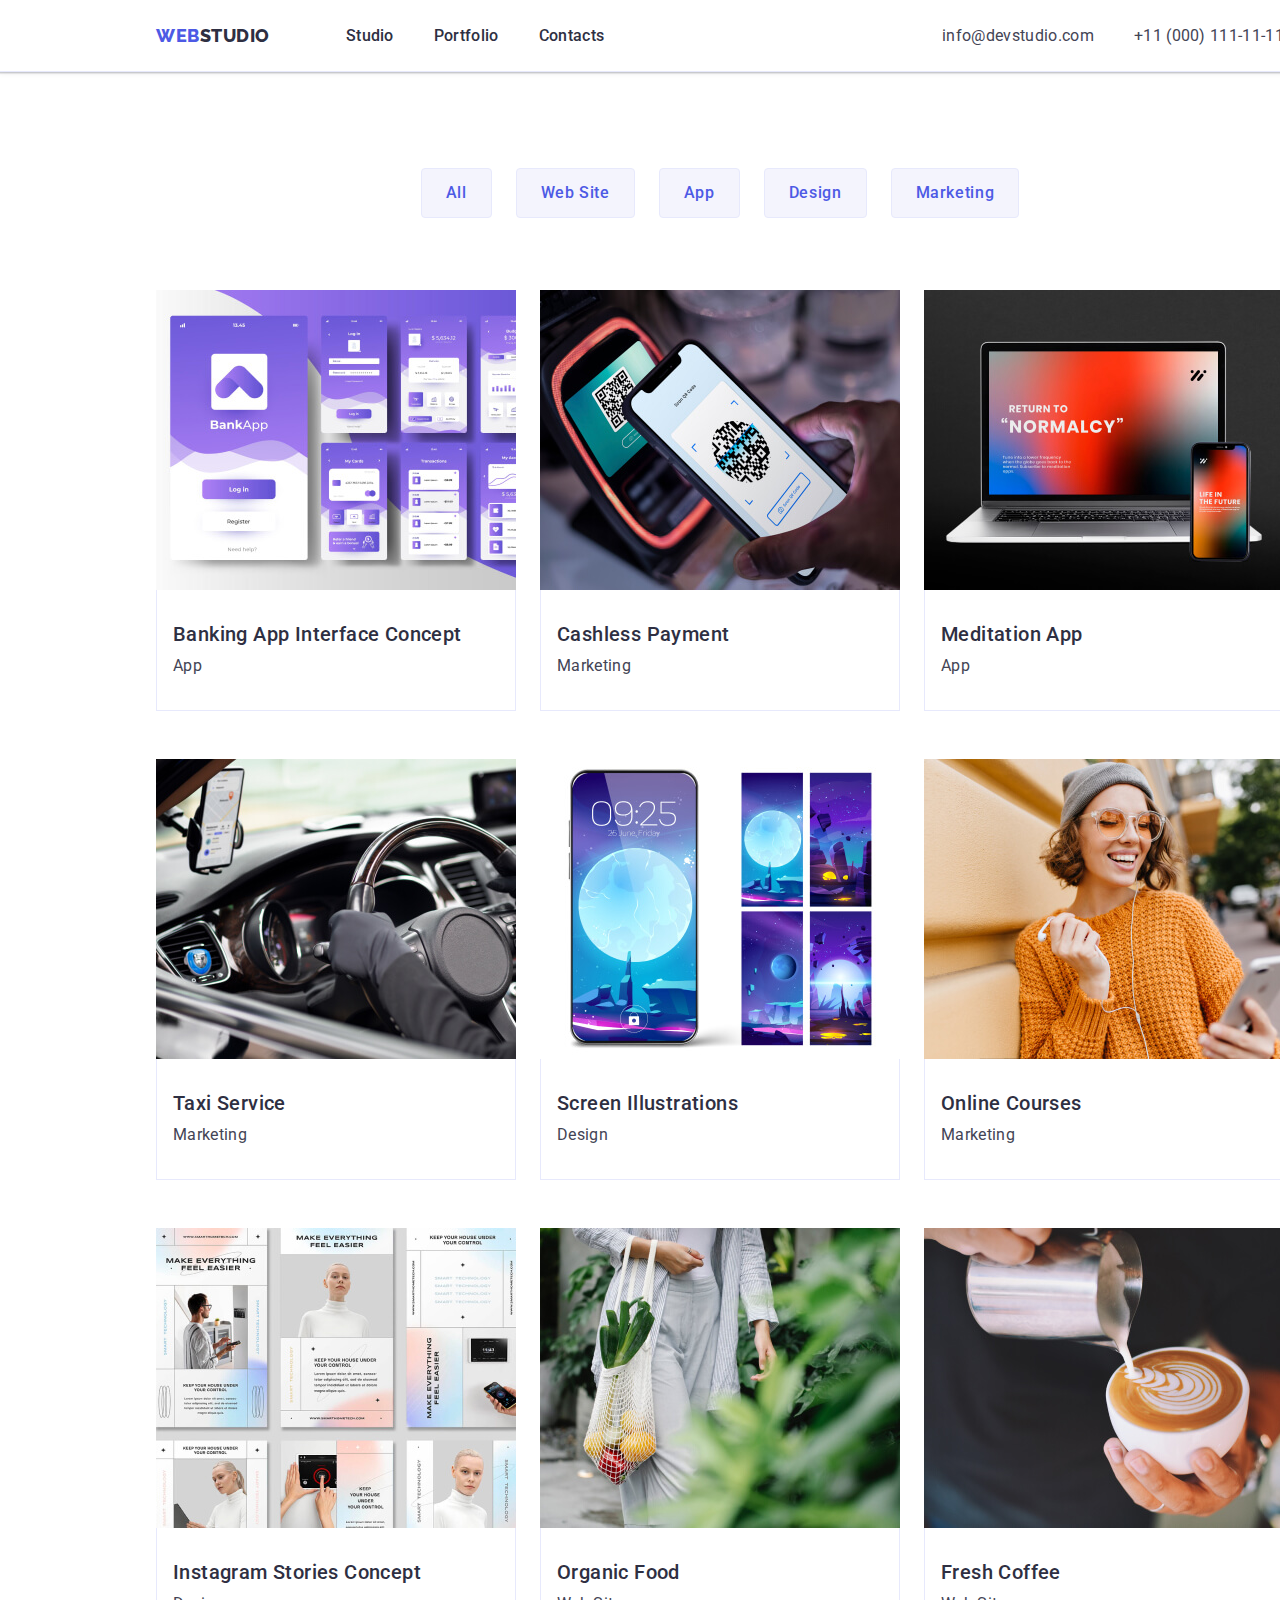
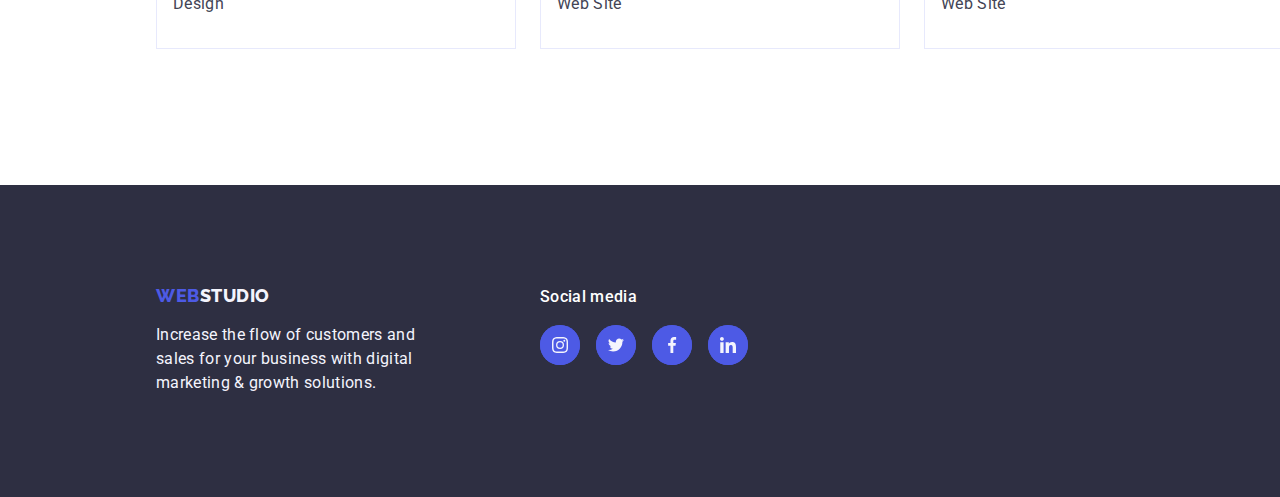
==== commit 068279f1: "fin.1.4.1" ====
--- a/portfolio.html
+++ b/portfolio.html
@@ -292,81 +292,77 @@
 
     <!-- Footer -->
     <footer class="footer">
-      <div class="container">
-        <div class="footer-content-placer">
-          <div class="footer-logo-slogan-box">
-            <a
-              class="logo link footer-logo"
-              href="./index.html"
-              >Web<span class="logo-color-studio-footer"
-                >Studio</span
-              >
-            </a>
-            <p class="text-footer">
-              Increase the flow of customers and sales for
-              your business with digital marketing & growth
-              solutions.
-            </p>
-          </div>
-          <div class="footer-socials-container">
-            <p class="footer-header-socials">
-              Social media
-            </p>
-            <ul class="footer-socials-icons-list list">
-              <li>
-                <a class="footer-social-link" href="#">
-                  <svg
-                    class="footer-social-icon"
-                    width="40"
-                    height="40"
-                  >
-                    <use
-                      href="./images/icons.svg#icon-instagram"
-                    ></use>
-                  </svg>
-                </a>
-              </li>
-              <li>
-                <a class="footer-social-link" href="#">
-                  <svg
-                    class="footer-social-icon"
-                    width="40"
-                    height="40"
-                  >
-                    <use
-                      href="./images/icons.svg#icon-twitter"
-                    ></use>
-                  </svg>
-                </a>
-              </li>
-              <li>
-                <a class="footer-social-link" href="#">
-                  <svg
-                    class="footer-social-icon"
-                    width="40"
-                    height="40"
-                  >
-                    <use
-                      href="./images/icons.svg#icon-facebook"
-                    ></use>
-                  </svg>
-                </a>
-              </li>
-              <li>
-                <a class="footer-social-link" href="#">
-                  <svg
-                    class="footer-social-icon"
-                    width="40"
-                    height="40"
-                  >
-                    <use
-                      href="./images/icons.svg#icon-linkedin"
-                    ></use>
-                  </svg>
-                </a>
-              </li>
-            </ul>
-          </div>
+      <div class="container footer-content-placer">
+        <div class="footer-logo-slogan-box">
+          <a
+            class="logo link footer-logo"
+            href="./index.html"
+            >Web<span class="logo-color-studio-footer"
+              >Studio</span
+            >
+          </a>
+          <p class="text-footer">
+            Increase the flow of customers and sales for
+            your business with digital marketing & growth
+            solutions.
+          </p>
+        </div>
+        <div class="footer-socials-container">
+          <p class="footer-header-socials">Social media</p>
+          <ul class="footer-social-icons-holder">
+            <li class="footer-socials-icons-list list">
+              <a class="footer-social-link" href="#">
+                <svg
+                  class="footer-social-icon"
+                  width="40"
+                  height="40"
+                >
+                  <use
+                    href="./images/icons.svg#icon-instagram"
+                  ></use>
+                </svg>
+              </a>
+            </li>
+            <li class="footer-socials-icons-list list">
+              <a class="footer-social-link" href="#">
+                <svg
+                  class="footer-social-icon"
+                  width="40"
+                  height="40"
+                >
+                  <use
+                    href="./images/icons.svg#icon-twitter"
+                  ></use>
+                </svg>
+              </a>
+            </li>
+            <li class="footer-socials-icons-list list">
+              <a class="footer-social-link" href="#">
+                <svg
+                  class="footer-social-icon"
+                  width="40"
+                  height="40"
+                >
+                  <use
+                    href="./images/icons.svg#icon-facebook"
+                  ></use>
+                </svg>
+              </a>
+            </li>
+            <li class="footer-socials-icons-list list">
+              <a class="footer-social-link" href="#">
+                <svg
+                  class="footer-social-icon"
+                  width="40"
+                  height="40"
+                >
+                  <use
+                    href="./images/icons.svg#icon-linkedin"
+                  ></use>
+                </svg>
+              </a>
+            </li>
+          </ul>
         </div>
       </div>
     </footer>
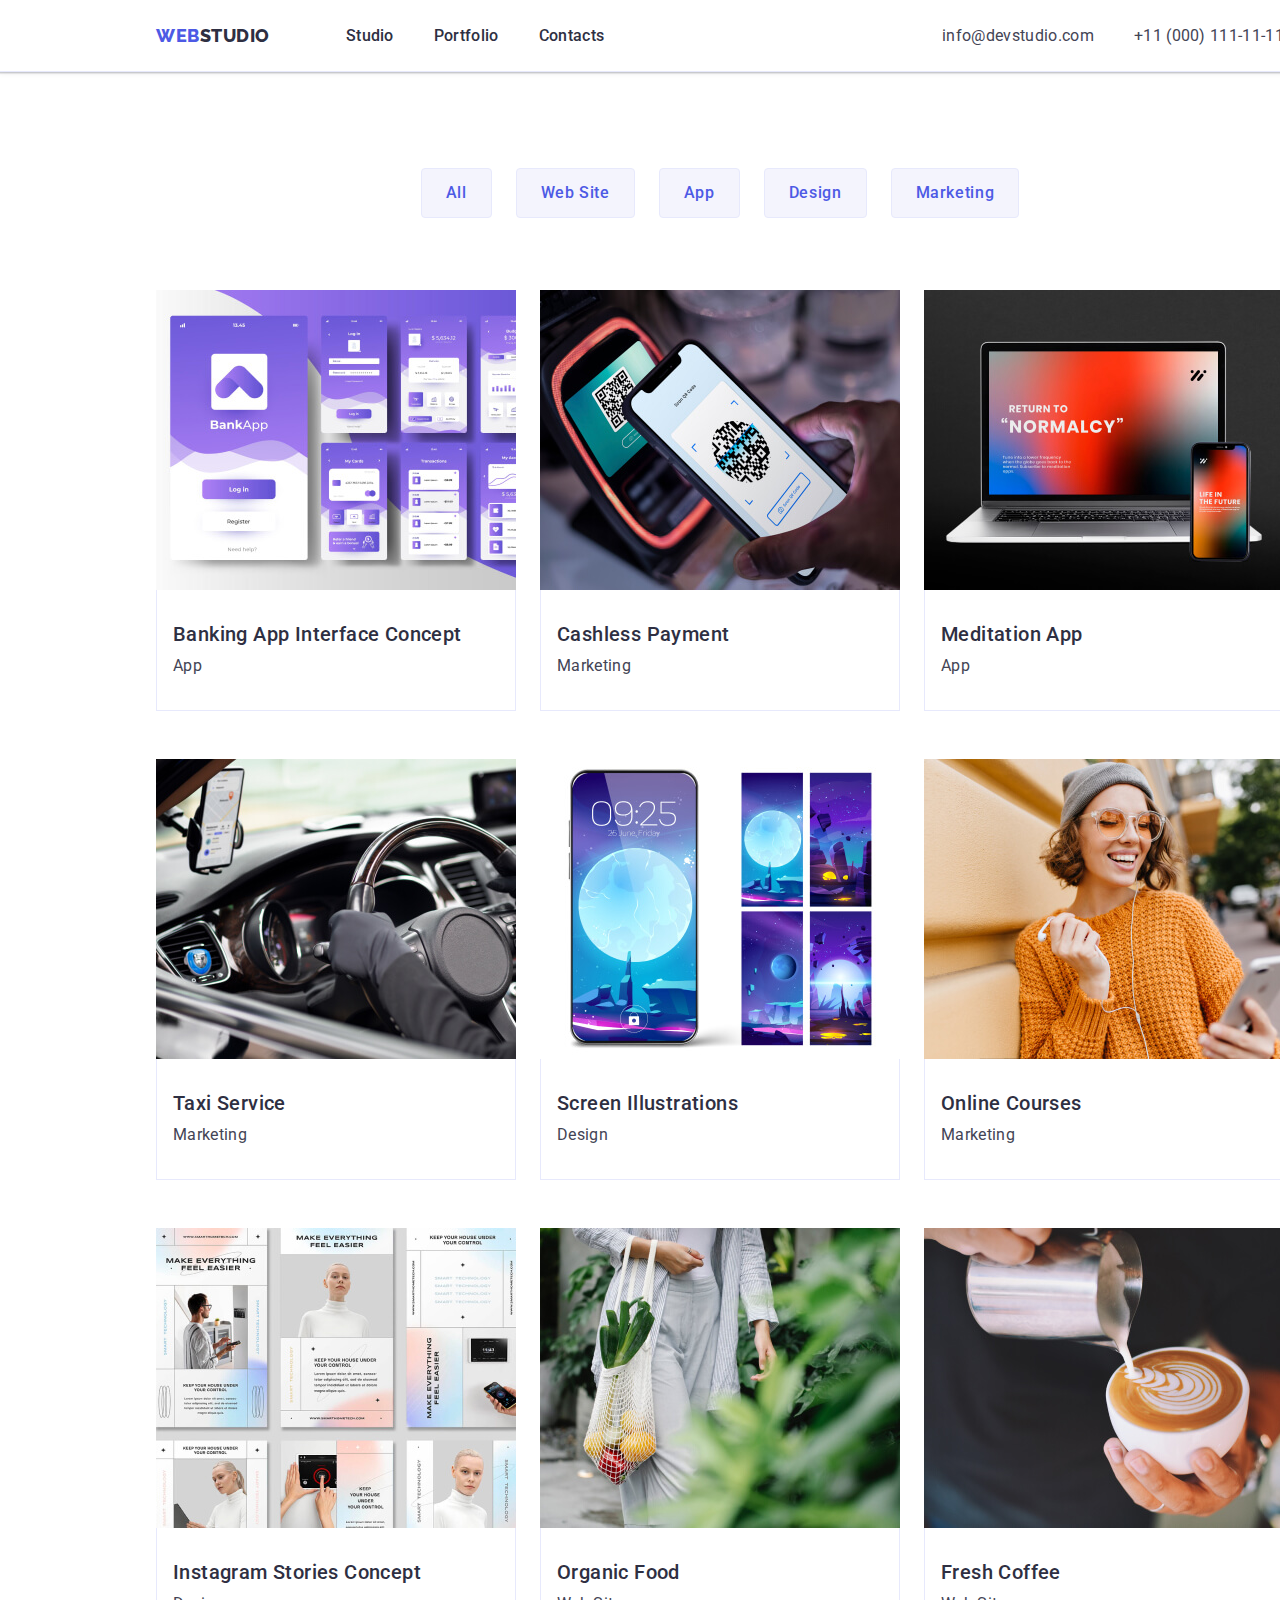
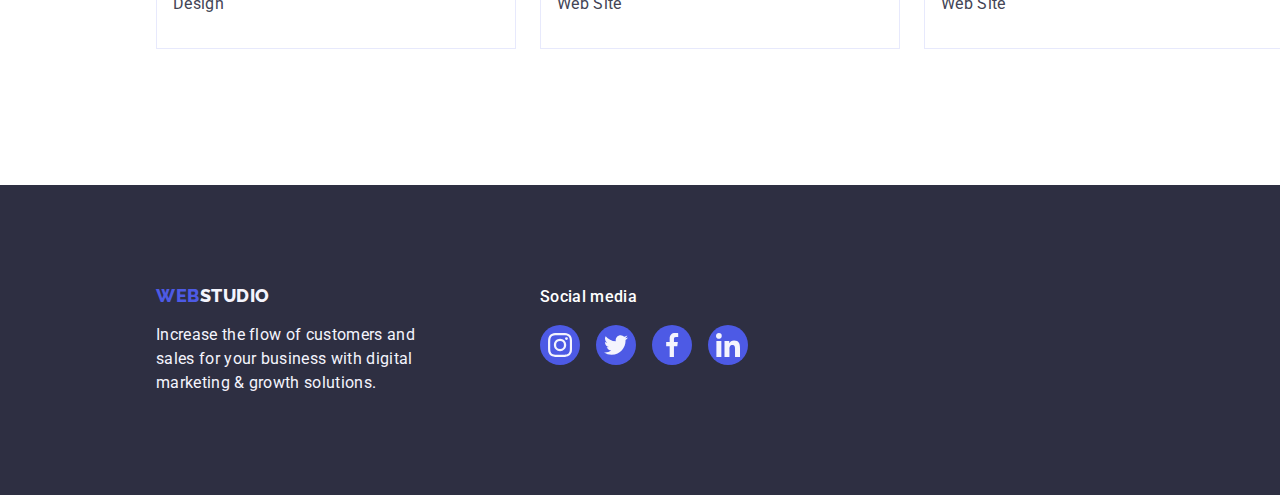
==== commit cfa126e8: "v.1.5" ====
--- a/portfolio.html
+++ b/portfolio.html
@@ -309,13 +309,13 @@
         </div>
         <div class="footer-socials-container">
           <p class="footer-header-socials">Social media</p>
-          <ul class="footer-social-icons-holder">
-            <li class="footer-socials-icons-list list">
+          <ul class="footer-social-icons-list list">
+            <li class="footer-socials-icons-item">
               <a class="footer-social-link" href="#">
                 <svg
                   class="footer-social-icon"
-                  width="40"
-                  height="40"
+                  width="24"
+                  height="24"
                 >
                   <use
                     href="./images/icons.svg#icon-instagram"
@@ -323,12 +323,12 @@
                 </svg>
               </a>
             </li>
-            <li class="footer-socials-icons-list list">
+            <li class="footer-socials-icons-item">
               <a class="footer-social-link" href="#">
                 <svg
                   class="footer-social-icon"
-                  width="40"
-                  height="40"
+                  width="24"
+                  height="24"
                 >
                   <use
                     href="./images/icons.svg#icon-twitter"
@@ -336,12 +336,12 @@
                 </svg>
               </a>
             </li>
-            <li class="footer-socials-icons-list list">
+            <li class="footer-socials-icons-item">
               <a class="footer-social-link" href="#">
                 <svg
                   class="footer-social-icon"
-                  width="40"
-                  height="40"
+                  width="24"
+                  height="24"
                 >
                   <use
                     href="./images/icons.svg#icon-facebook"
@@ -349,12 +349,12 @@
                 </svg>
               </a>
             </li>
-            <li class="footer-socials-icons-list list">
+            <li class="footer-socials-icons-item">
               <a class="footer-social-link" href="#">
                 <svg
                   class="footer-social-icon"
-                  width="40"
-                  height="40"
+                  width="24"
+                  height="24"
                 >
                   <use
                     href="./images/icons.svg#icon-linkedin"
--- a/css/styles.css
+++ b/css/styles.css
@@ -46,6 +46,7 @@
 
 /* Variables */
 :root {
+  /* COLORS */
   --accent-color: #4d5ae5;
   --primary-color: #434455;
   --secondary-color: #2e2f42;
@@ -54,6 +55,9 @@
   --portfolio-menu-button-border-color: #e7e9fc;
   --highlight-color: #ffffff;
   --bg-customer-box: #8e8f99;
+  --bg-footer-socials-active: #31d0aa;
+  height: 40px;
+  /* FONTS */
   --primary-font: "Roboto", sans-serif;
   --secondary-font: "Raleway", sans-serif;
 }
@@ -399,29 +403,32 @@
   align-items: center;
 }
 
-/* .team-social-icon-link {
-} */
-
 .team-social-icon {
-  fill: var(--accent-color);
+  fill: var(--portfolio-menu-button-passive-color);
+}
+
+.team-social-icon-item {
+  width: 40px;
+  height: 40px;
+  background-color: var(--accent-color);
+  border-radius: 50%;
 }
 
 .team-social-icon-link {
+  display: flex;
+  align-items: center;
+  justify-content: center;
   width: 100%;
   height: 100%;
-  background-color: var(--accent-color);
+}
+
+.team-social-icon-link:hover,
+.team-social-icon-link:focus,
+.team-social-icon-link:active {
+  background-color: var(
+    --portfolio-menu-button-active-color
+  );
   border-radius: 50%;
-  display: flex;
-  align-items: center;
-  justify-content: center;
-}
-
-.team-social-icon-link .team-social-icon:hover,
-.team-social-icon-link
-  .team-social-icon:focus
-  .team-social-icon-link
-  .team-social-icon:active {
-  fill: var(--portfolio-menu-button-active-color);
 }
 
 /* Customers */
@@ -436,18 +443,7 @@
   gap: 24px;
   justify-content: center;
   align-items: center;
-  /* margin-left: auto;
-  margin-right: auto; */
-}
-
-/* .customers-logo-box {
-  display: block;
-
-  /* padding-left: 32px;
-  padding-right: 32px;
-  padding-bottom: 16px;
-  padding-top: 16px; 
-  border-radius: 4px;} */
+}
 
 .customer-items-list {
   height: 88px;
@@ -456,11 +452,11 @@
 
 .customer-logo-link {
   display: flex;
+  justify-content: center;
+  align-items: center;
+  gap: 24px;
   width: 100%;
   height: 100%;
-  justify-content: center;
-  align-items: center;
-  gap: 24px;
   color: var(--bg-customer-box);
   border: 1px solid var(--bg-customer-box);
   border-radius: 4px;
@@ -475,8 +471,8 @@
   border-color: var(--portfolio-menu-button-active-color);
 }
 
-.customer-logo-link:hover .customer-logo-icon,
-.customer-logo-link:focus .customer-logo-icon {
+.customer-logo-link .customer-logo-icon:hover,
+.customer-logo-link .customer-logo-icon:active {
   fill: var(--portfolio-menu-button-active-color);
 }
 
@@ -485,40 +481,53 @@
 .footer {
   background: var(--secondary-color);
   width: 1440px;
-  height: 312px;
+  /* height: 312px; */
   padding-top: 100px;
   padding-bottom: 100px;
 }
 
-.footer-container {
+.footer-content-placer {
+  display: flex;
+  gap: 120px;
+  justify-content: flex-start;
+  align-items: baseline;
+}
+
+.footer-logo-slogan-box {
+  display: flex;
+  flex-direction: column;
+  gap: 17px;
+}
+
+.logo-color-studio-footer {
+  color: var(--portfolio-menu-button-passive-color);
+}
+
+.text-footer {
+  font-size: 16px;
+  line-height: 1.5;
+  color: var(--portfolio-menu-button-passive-color);
+  max-width: 264px;
+}
+
+.footer-logo {
+  display: inline-block;
+}
+
+.footer-logo-text {
   display: flex;
   width: 264px;
   height: fit-content;
   flex-direction: column;
-}
-
-.logo-color-studio-footer {
-  color: var(--portfolio-menu-button-passive-color);
-}
-
-.text-footer {
-  font-size: 16px;
-  line-height: 1.5;
-  color: var(--portfolio-menu-button-passive-color);
-  max-width: 264px;
-}
-
-.footer-logo {
-  display: inline-block;
-  /* margin-bottom: 16px; */
-}
-
-.footer-logo-text {
-  width: 264px;
-  height: fit-content;
+  margin-left: 156px;
+}
+
+.footer-socials-container {
   display: flex;
   flex-direction: column;
-  margin-left: 156px;
+  justify-content: flex-start;
+  align-items: flex-start;
+  gap: 16px;
 }
 
 .footer-header-socials {
@@ -528,60 +537,43 @@
   font-weight: 500;
   line-height: 1.5;
   letter-spacing: 0.02em;
-  margin-bottom: 16px;
-}
-
-.footer-socials-container {
-  display: inline-block;
-}
-
-.footer-social-icons-holder {
-  display: flex;
-  /* width: 100%;
-  height: 100%; */
+  /* margin-bottom: 16px; */
+}
+
+.footer-social-icons-list {
+  display: flex;
   flex-direction: row;
+  justify-content: center;
+  align-items: center;
   gap: 16px;
-  justify-content: center;
-  align-items: center;
-  margin-top: 16px;
-}
-
-.footer-socials-icons-list {
+  margin: 0;
+}
+
+.footer-socials-icons-item {
+  /* width: 40px;
+  height: 40px; */
+  width: 100%;
+  height: 100%;
+}
+
+.footer-social-link {
+  display: flex;
+  align-items: center;
+  justify-content: center;
   width: 40px;
   height: 40px;
-}
-
-.footer-content-placer {
-  display: flex;
-  max-width: 1440px;
-  gap: 120px;
-  justify-content: flex-start;
-  align-items: baseline;
-}
-
-.footer-logo-slogan-box {
-  display: flex;
-  flex-direction: column;
-  gap: 17px;
+  border-radius: 50%;
+  background-color: var(--accent-color);
 }
 
 .footer-social-icon {
-  fill: var(--accent-color);
-}
-
-.footer-social-link {
-  display: flex;
-  width: 100%;
-  height: 100%;
-  background-color: var(--accent-color);
-  border-radius: 50%;
-  align-items: center;
-  justify-content: center;
-}
-
-.footer-social-link .footer-social-icon:hover,
-.footer-social-link .footer-social-icon:focus {
-  fill: #31d0aa;
+  fill: var(--portfolio-menu-button-passive-color);
+}
+
+.footer-social-link:hover,
+.footer-social-link :focus,
+.footer-social-link:active {
+  background-color: var(--bg-footer-socials-active);
 }
 
 /* Portfolio Styles */
